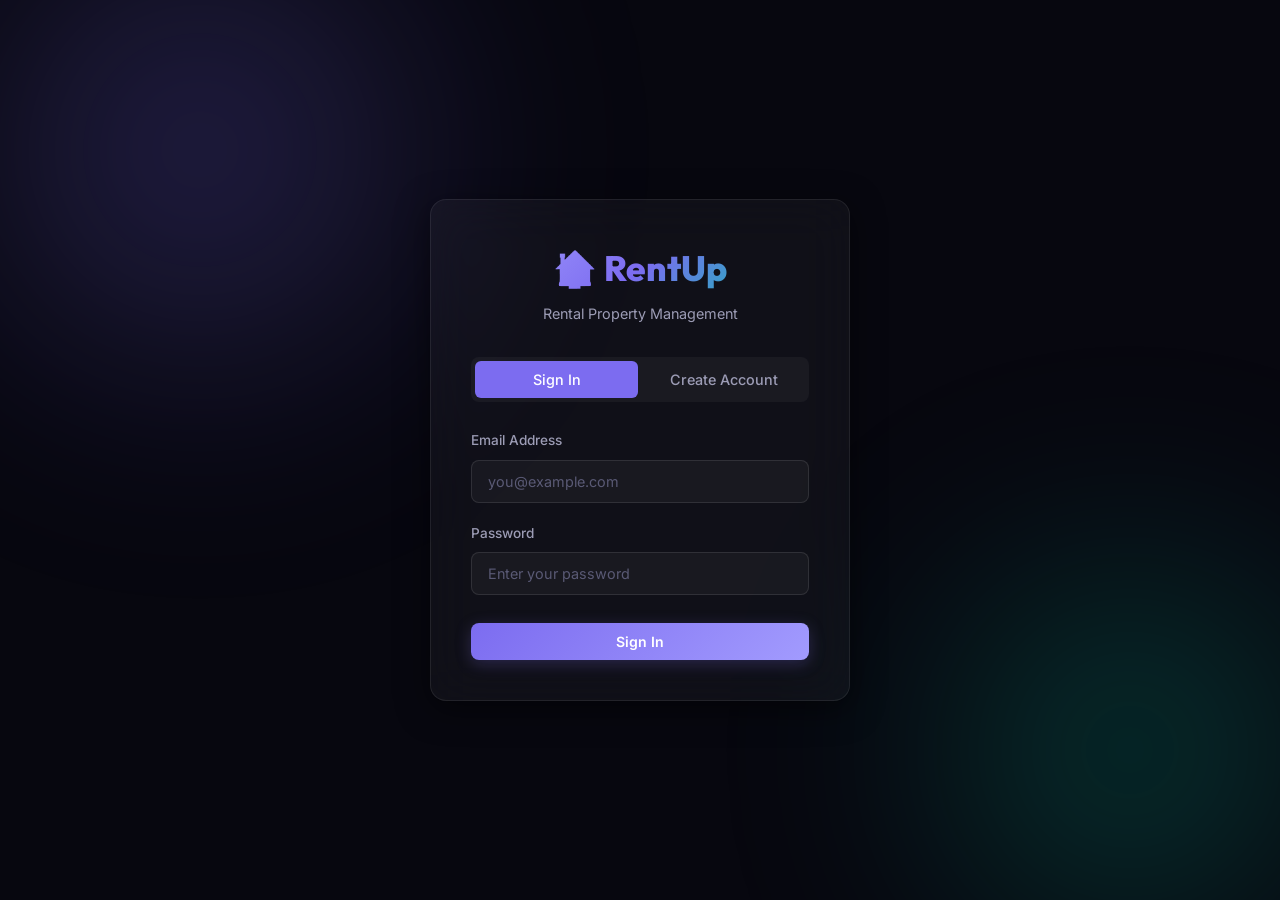
==== index.html @ fc299ed7 "Deploy RentUp frontend" ====
<!DOCTYPE html>
<html lang="en" data-theme="dark">
<head>
  <meta charset="UTF-8">
  <meta name="viewport" content="width=device-width, initial-scale=1.0">
  <title>RentUp — Sign In</title>
  <meta name="description" content="RentUp — Modern rental property management for landlords. Track rent, bills, and revenue.">
  <link rel="manifest" href="manifest.json">
  <meta name="theme-color" content="#7c6cf0">
  <link rel="icon" href="data:image/svg+xml,<svg xmlns='http://www.w3.org/2000/svg' viewBox='0 0 100 100'><text y='.9em' font-size='90'>🏠</text></svg>">
  <link rel="stylesheet" href="css/style.css">
</head>
<body>
  <div class="bg-mesh"></div>

  <div class="auth-container">
    <div class="auth-card glass slide-up">
      <div class="logo">
        <h1>🏠 RentUp</h1>
        <p>Rental Property Management</p>
      </div>

      <div class="auth-tabs">
        <button class="auth-tab active" data-tab="login">Sign In</button>
        <button class="auth-tab" data-tab="register">Create Account</button>
      </div>

      <!-- Login Form -->
      <form id="login-form" class="auth-form">
        <div class="form-group">
          <label for="login-email">Email Address</label>
          <input type="email" id="login-email" class="form-control" placeholder="you@example.com" required>
        </div>
        <div class="form-group">
          <label for="login-password">Password</label>
          <input type="password" id="login-password" class="form-control" placeholder="Enter your password" required>
        </div>
        <button type="submit" class="btn btn-primary" style="width:100%;justify-content:center;margin-top:8px;">Sign In</button>
      </form>

      <!-- Register Form -->
      <form id="register-form" class="auth-form" style="display:none;">
        <div class="form-group">
          <label for="register-name">Full Name</label>
          <input type="text" id="register-name" class="form-control" placeholder="Your name" required>
        </div>
        <div class="form-group">
          <label for="register-email">Email Address</label>
          <input type="email" id="register-email" class="form-control" placeholder="you@example.com" required>
        </div>
        <div class="form-group">
          <label for="register-password">Password</label>
          <input type="password" id="register-password" class="form-control" placeholder="Min 6 characters" minlength="6" required>
        </div>
        <div class="form-group">
          <label for="register-confirm">Confirm Password</label>
          <input type="password" id="register-confirm" class="form-control" placeholder="Re-enter password" required>
        </div>
        <button type="submit" class="btn btn-primary" style="width:100%;justify-content:center;margin-top:8px;">Create Account</button>
      </form>
    </div>
  </div>

  <script src="https://code.jquery.com/jquery-3.7.1.min.js"></script>
  <script src="js/api.js"></script>
  <script src="js/utils.js"></script>
  <script src="js/auth.js"></script>
</body>
</html>
---- css/style.css ----
/* ============================================================
   RentUp — Design System & Styles
   Premium Liquid Glass UI with Dark/Light Mode
   ============================================================ */

@import url('https://fonts.googleapis.com/css2?family=Inter:wght@300;400;500;600;700&family=Outfit:wght@400;500;600;700;800&display=swap');

/* ---- CSS Variables ---- */
:root {
  --font-body: 'Inter', -apple-system, BlinkMacSystemFont, sans-serif;
  --font-heading: 'Outfit', 'Inter', sans-serif;
  --radius: 16px;
  --radius-sm: 10px;
  --radius-xs: 8px;
  --transition: 0.3s cubic-bezier(0.4, 0, 0.2, 1);
  --sidebar-width: 260px;
}

/* Dark Theme (default) */
[data-theme="dark"] {
  --bg-primary: #07070f;
  --bg-secondary: #0e0e1a;
  --bg-surface: #12121f;
  --glass-bg: rgba(255, 255, 255, 0.04);
  --glass-border: rgba(255, 255, 255, 0.08);
  --glass-shadow: 0 8px 32px rgba(0, 0, 0, 0.5);
  --glass-hover: rgba(255, 255, 255, 0.07);
  --text-primary: #f0f0f5;
  --text-secondary: #9c9cb5;
  --text-muted: #5a5a75;
  --accent: #7c6cf0;
  --accent-light: #a29bfe;
  --accent-glow: rgba(124, 108, 240, 0.25);
  --success: #00c9a7;
  --success-bg: rgba(0, 201, 167, 0.12);
  --warning: #ffc048;
  --warning-bg: rgba(255, 192, 72, 0.12);
  --danger: #ff6b6b;
  --danger-bg: rgba(255, 107, 107, 0.12);
  --input-bg: rgba(255, 255, 255, 0.04);
  --input-border: rgba(255, 255, 255, 0.1);
  --input-focus: rgba(124, 108, 240, 0.4);
  --divider: rgba(255, 255, 255, 0.06);
  --scrollbar-thumb: rgba(255, 255, 255, 0.1);
  --overlay: rgba(0, 0, 0, 0.7);
}

/* Light Theme */
[data-theme="light"] {
  --bg-primary: #f2f4f8;
  --bg-secondary: #e8ecf2;
  --bg-surface: #ffffff;
  --glass-bg: rgba(255, 255, 255, 0.55);
  --glass-border: rgba(255, 255, 255, 0.7);
  --glass-shadow: 0 8px 32px rgba(100, 100, 140, 0.12);
  --glass-hover: rgba(255, 255, 255, 0.7);
  --text-primary: #1a1a2e;
  --text-secondary: #555577;
  --text-muted: #8888aa;
  --accent: #6c5ce7;
  --accent-light: #7c6cf0;
  --accent-glow: rgba(108, 92, 231, 0.15);
  --success: #00b894;
  --success-bg: rgba(0, 184, 148, 0.1);
  --warning: #e6a700;
  --warning-bg: rgba(230, 167, 0, 0.1);
  --danger: #e04040;
  --danger-bg: rgba(224, 64, 64, 0.1);
  --input-bg: rgba(0, 0, 0, 0.03);
  --input-border: rgba(0, 0, 0, 0.1);
  --input-focus: rgba(108, 92, 231, 0.35);
  --divider: rgba(0, 0, 0, 0.06);
  --scrollbar-thumb: rgba(0, 0, 0, 0.12);
  --overlay: rgba(0, 0, 0, 0.4);
}

/* ---- Reset ---- */
*, *::before, *::after { box-sizing: border-box; margin: 0; padding: 0; }

html { scroll-behavior: smooth; }

body {
  font-family: var(--font-body);
  background: var(--bg-primary);
  color: var(--text-primary);
  min-height: 100vh;
  line-height: 1.6;
  -webkit-font-smoothing: antialiased;
  overflow-x: hidden;
}

/* ---- Scrollbar ---- */
::-webkit-scrollbar { width: 6px; }
::-webkit-scrollbar-track { background: transparent; }
::-webkit-scrollbar-thumb { background: var(--scrollbar-thumb); border-radius: 3px; }

/* ---- Animated Background ---- */
.bg-mesh {
  position: fixed; inset: 0; z-index: 0; pointer-events: none; overflow: hidden;
}
.bg-mesh::before, .bg-mesh::after {
  content: ''; position: absolute; border-radius: 50%; filter: blur(120px); opacity: 0.35;
  animation: floatMesh 20s ease-in-out infinite alternate;
}
.bg-mesh::before {
  width: 600px; height: 600px; top: -150px; left: -100px;
  background: radial-gradient(circle, var(--accent) 0%, transparent 70%);
}
.bg-mesh::after {
  width: 500px; height: 500px; bottom: -100px; right: -100px;
  background: radial-gradient(circle, #00c9a7 0%, transparent 70%);
  animation-delay: -10s;
}
@keyframes floatMesh {
  0% { transform: translate(0, 0) scale(1); }
  100% { transform: translate(80px, 40px) scale(1.15); }
}

/* ---- Glass Card ---- */
.glass {
  background: var(--glass-bg);
  backdrop-filter: blur(24px);
  -webkit-backdrop-filter: blur(24px);
  border: 1px solid var(--glass-border);
  border-radius: var(--radius);
  box-shadow: var(--glass-shadow);
  transition: var(--transition);
}
.glass:hover { background: var(--glass-hover); }
.glass-static { background: var(--glass-bg); backdrop-filter: blur(24px); -webkit-backdrop-filter: blur(24px); border: 1px solid var(--glass-border); border-radius: var(--radius); box-shadow: var(--glass-shadow); }

/* ---- Auth Layout (index.html) ---- */
.auth-container {
  display: flex; align-items: center; justify-content: center;
  min-height: 100vh; padding: 20px; position: relative; z-index: 1;
}
.auth-card {
  width: 100%; max-width: 420px; padding: 40px;
}
.auth-card .logo { text-align: center; margin-bottom: 32px; }
.auth-card .logo h1 {
  font-family: var(--font-heading); font-size: 2.2rem; font-weight: 800;
  background: linear-gradient(135deg, var(--accent-light), var(--accent), var(--success));
  -webkit-background-clip: text; -webkit-text-fill-color: transparent;
  background-clip: text;
}
.auth-card .logo p { color: var(--text-secondary); font-size: 0.9rem; margin-top: 6px; }
.auth-tabs { display: flex; gap: 4px; margin-bottom: 28px; background: var(--input-bg); border-radius: var(--radius-xs); padding: 4px; }
.auth-tab {
  flex: 1; padding: 10px; text-align: center; border-radius: 6px; border: none;
  background: transparent; color: var(--text-secondary); font-family: var(--font-body);
  font-weight: 500; font-size: 0.9rem; cursor: pointer; transition: var(--transition);
}
.auth-tab.active { background: var(--accent); color: #fff; }

/* ---- App Layout ---- */
.app-layout { display: flex; min-height: 100vh; position: relative; z-index: 1; }

/* Sidebar */
.sidebar {
  width: var(--sidebar-width); position: fixed; top: 0; left: 0; bottom: 0;
  padding: 24px 16px; display: flex; flex-direction: column;
  background: var(--glass-bg); backdrop-filter: blur(30px); -webkit-backdrop-filter: blur(30px);
  border-right: 1px solid var(--glass-border); z-index: 100;
  transition: transform 0.35s cubic-bezier(0.4, 0, 0.2, 1);
}
.sidebar .brand {
  font-family: var(--font-heading); font-size: 1.5rem; font-weight: 800;
  background: linear-gradient(135deg, var(--accent-light), var(--accent));
  -webkit-background-clip: text; -webkit-text-fill-color: transparent; background-clip: text;
  padding: 0 8px 20px; border-bottom: 1px solid var(--divider); margin-bottom: 16px;
}
.sidebar nav { flex: 1; display: flex; flex-direction: column; gap: 4px; }
.sidebar .nav-link {
  display: flex; align-items: center; gap: 12px; padding: 12px 14px;
  border-radius: var(--radius-xs); color: var(--text-secondary); text-decoration: none;
  font-size: 0.9rem; font-weight: 500; transition: var(--transition); border: none;
  background: transparent; cursor: pointer; width: 100%; text-align: left;
  font-family: var(--font-body);
}
.sidebar .nav-link:hover { color: var(--text-primary); background: var(--glass-hover); }
.sidebar .nav-link.active { color: var(--accent-light); background: var(--accent-glow); }
.sidebar .nav-link .icon { font-size: 1.15rem; width: 24px; text-align: center; }
.sidebar .nav-bottom { margin-top: auto; padding-top: 16px; border-top: 1px solid var(--divider); }
.sidebar .user-info { display: flex; align-items: center; gap: 10px; padding: 10px 8px; }
.sidebar .user-avatar {
  width: 36px; height: 36px; border-radius: 50%;
  background: linear-gradient(135deg, var(--accent), var(--success));
  display: flex; align-items: center; justify-content: center;
  font-weight: 700; font-size: 0.85rem; color: #fff;
}
.sidebar .user-name { font-size: 0.85rem; font-weight: 600; color: var(--text-primary); }
.sidebar .user-email { font-size: 0.72rem; color: var(--text-muted); }

/* Mobile sidebar toggle */
.sidebar-toggle {
  display: none; position: fixed; top: 16px; left: 16px; z-index: 200;
  width: 42px; height: 42px; border-radius: var(--radius-xs);
  border: 1px solid var(--glass-border); background: var(--glass-bg);
  backdrop-filter: blur(16px); -webkit-backdrop-filter: blur(16px);
  color: var(--text-primary); font-size: 1.2rem; cursor: pointer;
  display: none; align-items: center; justify-content: center;
}
.sidebar-overlay {
  display: none; position: fixed; inset: 0; background: var(--overlay); z-index: 90;
}

/* Main Content */
.main-content {
  flex: 1; margin-left: var(--sidebar-width); padding: 32px;
  min-height: 100vh; position: relative;
}

/* ---- Page Header ---- */
.page-header {
  display: flex; align-items: center; justify-content: space-between;
  margin-bottom: 28px; flex-wrap: wrap; gap: 16px;
}
.page-header h1 {
  font-family: var(--font-heading); font-size: 1.75rem; font-weight: 700;
}
.page-header .subtitle { color: var(--text-secondary); font-size: 0.88rem; margin-top: 2px; }

/* ---- Stats Cards ---- */
.stats-grid {
  display: grid; grid-template-columns: repeat(auto-fit, minmax(220px, 1fr));
  gap: 20px; margin-bottom: 28px;
}
.stat-card { padding: 24px; }
.stat-card .stat-icon {
  width: 44px; height: 44px; border-radius: 12px;
  display: flex; align-items: center; justify-content: center;
  font-size: 1.3rem; margin-bottom: 14px;
}
.stat-card .stat-icon.purple { background: var(--accent-glow); color: var(--accent-light); }
.stat-card .stat-icon.green { background: var(--success-bg); color: var(--success); }
.stat-card .stat-icon.yellow { background: var(--warning-bg); color: var(--warning); }
.stat-card .stat-icon.red { background: var(--danger-bg); color: var(--danger); }
.stat-card .stat-value {
  font-family: var(--font-heading); font-size: 1.75rem; font-weight: 700; margin-bottom: 4px;
}
.stat-card .stat-label { color: var(--text-secondary); font-size: 0.82rem; font-weight: 500; }

/* ---- Data Table ---- */
.table-container { overflow-x: auto; }
table { width: 100%; border-collapse: collapse; }
thead th {
  text-align: left; padding: 14px 16px; font-size: 0.78rem;
  text-transform: uppercase; letter-spacing: 0.05em;
  color: var(--text-muted); font-weight: 600;
  border-bottom: 1px solid var(--divider);
}
tbody td {
  padding: 14px 16px; font-size: 0.88rem; border-bottom: 1px solid var(--divider);
  color: var(--text-secondary);
}
tbody tr { transition: var(--transition); }
tbody tr:hover { background: var(--glass-hover); }
tbody tr:last-child td { border-bottom: none; }

/* ---- Badges ---- */
.badge {
  display: inline-flex; align-items: center; padding: 4px 12px;
  border-radius: 20px; font-size: 0.75rem; font-weight: 600;
}
.badge-success { background: var(--success-bg); color: var(--success); }
.badge-danger { background: var(--danger-bg); color: var(--danger); }
.badge-warning { background: var(--warning-bg); color: var(--warning); }
.badge-accent { background: var(--accent-glow); color: var(--accent-light); }

/* ---- Buttons ---- */
.btn {
  display: inline-flex; align-items: center; gap: 8px; padding: 10px 20px;
  border-radius: var(--radius-xs); font-family: var(--font-body);
  font-size: 0.88rem; font-weight: 600; cursor: pointer;
  border: none; transition: var(--transition); text-decoration: none;
}
.btn-primary {
  background: linear-gradient(135deg, var(--accent), var(--accent-light));
  color: #fff; box-shadow: 0 4px 16px var(--accent-glow);
}
.btn-primary:hover { transform: translateY(-1px); box-shadow: 0 6px 24px var(--accent-glow); }
.btn-secondary { background: var(--input-bg); color: var(--text-primary); border: 1px solid var(--input-border); }
.btn-secondary:hover { background: var(--glass-hover); }
.btn-danger { background: var(--danger-bg); color: var(--danger); }
.btn-danger:hover { background: var(--danger); color: #fff; }
.btn-success { background: var(--success-bg); color: var(--success); }
.btn-sm { padding: 6px 14px; font-size: 0.8rem; }
.btn-icon {
  width: 36px; height: 36px; padding: 0; border-radius: var(--radius-xs);
  display: inline-flex; align-items: center; justify-content: center;
}

/* ---- Forms ---- */
.form-group { margin-bottom: 20px; }
.form-group label {
  display: block; margin-bottom: 8px; font-size: 0.85rem;
  font-weight: 500; color: var(--text-secondary);
}
.form-control {
  width: 100%; padding: 12px 16px; border-radius: var(--radius-xs);
  border: 1px solid var(--input-border); background: var(--input-bg);
  color: var(--text-primary); font-family: var(--font-body);
  font-size: 0.9rem; transition: var(--transition); outline: none;
}
.form-control:focus { border-color: var(--accent); box-shadow: 0 0 0 3px var(--input-focus); }
.form-control::placeholder { color: var(--text-muted); }
select.form-control { cursor: pointer; }
textarea.form-control { resize: vertical; min-height: 80px; }

/* ---- Modals ---- */
.modal-overlay {
  position: fixed; inset: 0; background: var(--overlay); z-index: 1000;
  display: none; align-items: center; justify-content: center; padding: 20px;
  animation: fadeIn 0.2s ease;
}
.modal-overlay.active { display: flex; }
.modal {
  width: 100%; max-width: 480px; max-height: 90vh; overflow-y: auto;
  padding: 32px; animation: slideUp 0.3s ease;
}
.modal-header {
  display: flex; align-items: center; justify-content: space-between;
  margin-bottom: 24px;
}
.modal-header h2 { font-family: var(--font-heading); font-size: 1.3rem; font-weight: 700; }
.modal-close {
  width: 32px; height: 32px; border-radius: 50%; border: none;
  background: var(--input-bg); color: var(--text-secondary);
  cursor: pointer; font-size: 1.1rem; display: flex;
  align-items: center; justify-content: center; transition: var(--transition);
}
.modal-close:hover { background: var(--danger-bg); color: var(--danger); }
.modal-footer { display: flex; gap: 12px; justify-content: flex-end; margin-top: 28px; }

/* ---- Toast Notifications ---- */
.toast-container {
  position: fixed; top: 24px; right: 24px; z-index: 9999;
  display: flex; flex-direction: column; gap: 10px;
}
.toast {
  padding: 14px 20px; border-radius: var(--radius-xs); min-width: 280px;
  font-size: 0.88rem; font-weight: 500; display: flex; align-items: center; gap: 10px;
  animation: slideRight 0.35s ease; backdrop-filter: blur(16px);
  -webkit-backdrop-filter: blur(16px); border: 1px solid var(--glass-border);
}
.toast-success { background: var(--success-bg); color: var(--success); }
.toast-error { background: var(--danger-bg); color: var(--danger); }
.toast-info { background: var(--accent-glow); color: var(--accent-light); }
.toast.removing { animation: slideOut 0.3s ease forwards; }

/* ---- Filters Bar ---- */
.filters-bar {
  display: flex; gap: 12px; flex-wrap: wrap; margin-bottom: 20px;
  align-items: center;
}
.filters-bar .form-control { width: auto; min-width: 160px; padding: 8px 14px; font-size: 0.85rem; }

/* ---- Empty State ---- */
.empty-state {
  text-align: center; padding: 60px 20px; color: var(--text-muted);
}
.empty-state .icon { font-size: 3rem; margin-bottom: 16px; opacity: 0.5; }
.empty-state h3 { font-family: var(--font-heading); font-size: 1.2rem; margin-bottom: 8px; color: var(--text-secondary); }
.empty-state p { font-size: 0.88rem; margin-bottom: 20px; }

/* ---- Cards Grid ---- */
.cards-grid {
  display: grid; grid-template-columns: repeat(auto-fill, minmax(300px, 1fr));
  gap: 20px;
}
.item-card { padding: 24px; cursor: default; }
.item-card .card-header {
  display: flex; align-items: flex-start; justify-content: space-between;
  margin-bottom: 12px;
}
.item-card .card-title {
  font-family: var(--font-heading); font-size: 1.1rem; font-weight: 600;
}
.item-card .card-subtitle {
  font-size: 0.82rem; color: var(--text-muted); margin-top: 2px;
}
.item-card .card-body { color: var(--text-secondary); font-size: 0.88rem; }
.item-card .card-actions { display: flex; gap: 8px; }

/* ---- Settings ---- */
.settings-section { margin-bottom: 32px; }
.settings-section h3 {
  font-family: var(--font-heading); font-size: 1.1rem; font-weight: 600;
  margin-bottom: 16px; padding-bottom: 12px; border-bottom: 1px solid var(--divider);
}
.setting-row {
  display: flex; align-items: center; justify-content: space-between;
  padding: 16px 0; border-bottom: 1px solid var(--divider);
}
.setting-row:last-child { border-bottom: none; }
.setting-label .title { font-weight: 500; font-size: 0.9rem; }
.setting-label .desc { font-size: 0.8rem; color: var(--text-muted); margin-top: 2px; }

/* Toggle Switch */
.toggle {
  position: relative; width: 48px; height: 26px; cursor: pointer;
}
.toggle input { opacity: 0; width: 0; height: 0; }
.toggle .slider {
  position: absolute; inset: 0; border-radius: 13px; transition: var(--transition);
  background: var(--input-border);
}
.toggle .slider::before {
  content: ''; position: absolute; width: 20px; height: 20px;
  border-radius: 50%; background: #fff; top: 3px; left: 3px;
  transition: var(--transition); box-shadow: 0 2px 4px rgba(0,0,0,0.2);
}
.toggle input:checked + .slider { background: var(--accent); }
.toggle input:checked + .slider::before { transform: translateX(22px); }

/* ---- Loading Spinner ---- */
.spinner {
  width: 36px; height: 36px; border: 3px solid var(--input-border);
  border-top-color: var(--accent); border-radius: 50%;
  animation: spin 0.8s linear infinite; margin: 40px auto;
}
@keyframes spin { to { transform: rotate(360deg); } }

.loading-overlay {
  position: fixed; inset: 0; background: var(--overlay); z-index: 9998;
  display: flex; align-items: center; justify-content: center;
}

/* ---- Animations ---- */
@keyframes fadeIn { from { opacity: 0; } to { opacity: 1; } }
@keyframes slideUp { from { opacity: 0; transform: translateY(20px); } to { opacity: 1; transform: translateY(0); } }
@keyframes slideRight { from { opacity: 0; transform: translateX(40px); } to { opacity: 1; transform: translateX(0); } }
@keyframes slideOut { from { opacity: 1; transform: translateX(0); } to { opacity: 0; transform: translateX(60px); } }

.fade-in { animation: fadeIn 0.4s ease; }
.slide-up { animation: slideUp 0.5s ease; }

/* ---- Revenue Bar Chart ---- */
.chart-bar-container { display: flex; align-items: flex-end; gap: 8px; height: 160px; padding: 16px 0; }
.chart-bar-wrapper { flex: 1; display: flex; flex-direction: column; align-items: center; gap: 6px; height: 100%; justify-content: flex-end; }
.chart-bar {
  width: 100%; max-width: 40px; border-radius: 6px 6px 0 0;
  background: linear-gradient(180deg, var(--accent-light), var(--accent));
  transition: height 0.6s cubic-bezier(0.4, 0, 0.2, 1);
  min-height: 4px; position: relative;
}
.chart-bar:hover { opacity: 0.85; }
.chart-bar-label { font-size: 0.68rem; color: var(--text-muted); }
.chart-bar-value { font-size: 0.7rem; color: var(--text-secondary); font-weight: 600; }

/* ---- Billing inline form ---- */
.bill-input {
  width: 90px; padding: 6px 10px; border-radius: 6px;
  border: 1px solid var(--input-border); background: var(--input-bg);
  color: var(--text-primary); font-size: 0.82rem; font-family: var(--font-body);
  text-align: right; transition: var(--transition); outline: none;
}
.bill-input:focus { border-color: var(--accent); box-shadow: 0 0 0 2px var(--input-focus); }
.calc-value { font-weight: 600; color: var(--accent-light); }
.total-value { font-weight: 700; font-size: 0.95rem; color: var(--success); }

/* ---- Responsive ---- */
@media (max-width: 768px) {
  .sidebar { transform: translateX(-100%); }
  .sidebar.open { transform: translateX(0); }
  .sidebar-toggle { display: flex; }
  .sidebar-overlay.active { display: block; }
  .main-content { margin-left: 0; padding: 20px; padding-top: 64px; }
  .stats-grid { grid-template-columns: repeat(2, 1fr); }
  .cards-grid { grid-template-columns: 1fr; }
  .page-header { flex-direction: column; align-items: flex-start; }
  .filters-bar { flex-direction: column; }
  .filters-bar .form-control { width: 100%; }
  .modal { max-width: 100%; padding: 24px; }
  .table-container { font-size: 0.82rem; }
  thead th, tbody td { padding: 10px 12px; }
}
@media (max-width: 480px) {
  .stats-grid { grid-template-columns: 1fr; }
  .auth-card { padding: 28px 20px; }
}
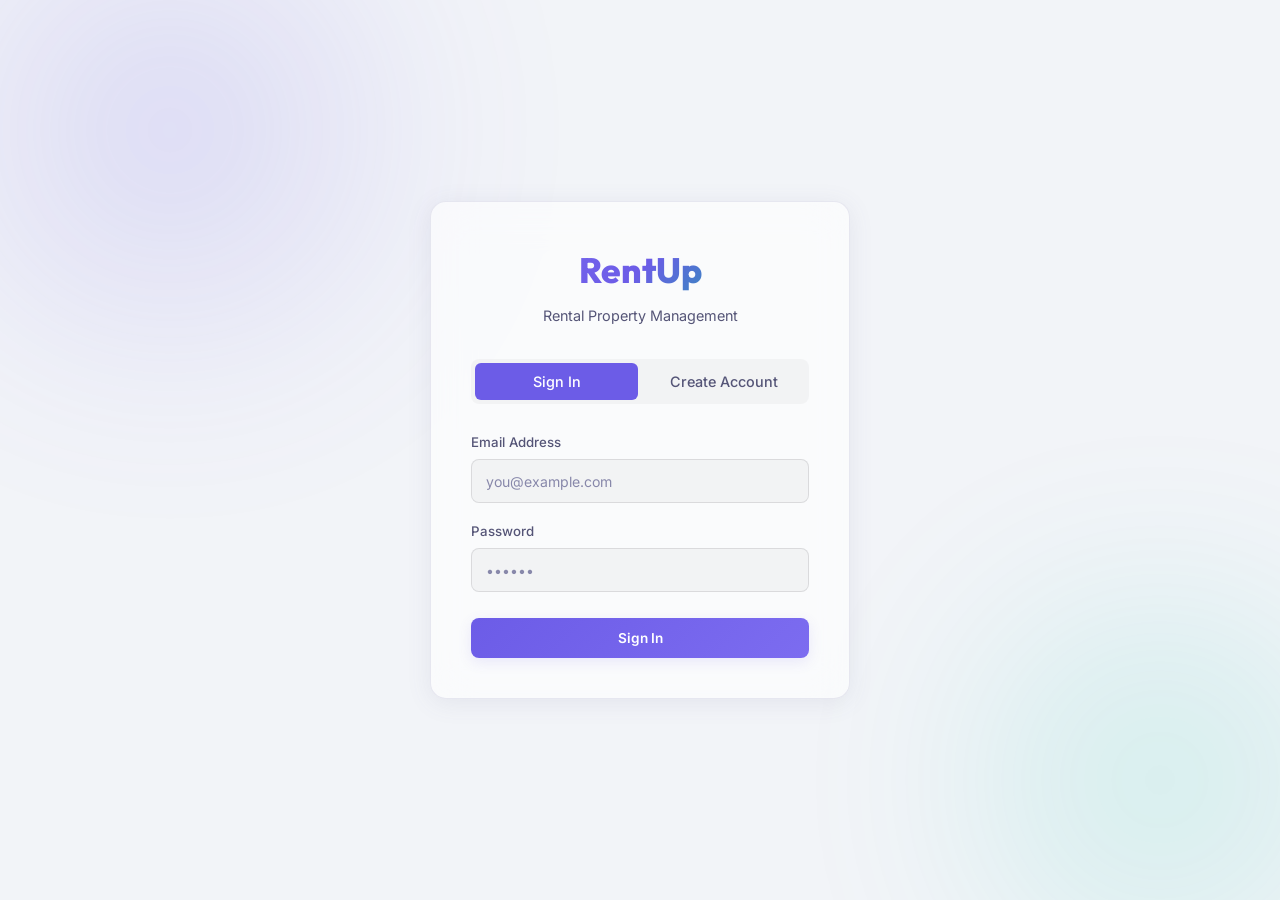
==== commit acab481d: "v2: i18n (EN/HI), tenant name, per-property electricity rate, Lucide icons, light default, merged bi" ====
--- a/index.html
+++ b/index.html
@@ -1,67 +1,64 @@
 <!DOCTYPE html>
-<html lang="en" data-theme="dark">
+<html lang="en" data-theme="light">
 <head>
   <meta charset="UTF-8">
-  <meta name="viewport" content="width=device-width, initial-scale=1.0">
+  <meta name="viewport" content="width=device-width, initial-scale=1.0, viewport-fit=cover">
   <title>RentUp — Sign In</title>
-  <meta name="description" content="RentUp — Modern rental property management for landlords. Track rent, bills, and revenue.">
+  <meta name="description" content="RentUp — Modern rental property management for landlords.">
   <link rel="manifest" href="manifest.json">
-  <meta name="theme-color" content="#7c6cf0">
+  <meta name="theme-color" content="#6c5ce7">
+  <meta name="apple-mobile-web-app-capable" content="yes">
+  <meta name="apple-mobile-web-app-status-bar-style" content="default">
   <link rel="icon" href="data:image/svg+xml,<svg xmlns='http://www.w3.org/2000/svg' viewBox='0 0 100 100'><text y='.9em' font-size='90'>🏠</text></svg>">
+  <script>document.documentElement.setAttribute('data-theme',localStorage.getItem('rentup_theme')||'light');</script>
   <link rel="stylesheet" href="css/style.css">
 </head>
 <body>
   <div class="bg-mesh"></div>
-
   <div class="auth-container">
     <div class="auth-card glass slide-up">
       <div class="logo">
-        <h1>🏠 RentUp</h1>
-        <p>Rental Property Management</p>
+        <h1 data-i18n="app_name">RentUp</h1>
+        <p data-i18n="app_tagline">Rental Property Management</p>
       </div>
-
       <div class="auth-tabs">
-        <button class="auth-tab active" data-tab="login">Sign In</button>
-        <button class="auth-tab" data-tab="register">Create Account</button>
+        <button class="auth-tab active" data-tab="login" data-i18n="auth_signin">Sign In</button>
+        <button class="auth-tab" data-tab="register" data-i18n="auth_create_account">Create Account</button>
       </div>
-
-      <!-- Login Form -->
       <form id="login-form" class="auth-form">
         <div class="form-group">
-          <label for="login-email">Email Address</label>
+          <label for="login-email" data-i18n="auth_email">Email Address</label>
           <input type="email" id="login-email" class="form-control" placeholder="you@example.com" required>
         </div>
         <div class="form-group">
-          <label for="login-password">Password</label>
-          <input type="password" id="login-password" class="form-control" placeholder="Enter your password" required>
+          <label for="login-password" data-i18n="auth_password">Password</label>
+          <input type="password" id="login-password" class="form-control" placeholder="••••••" required>
         </div>
-        <button type="submit" class="btn btn-primary" style="width:100%;justify-content:center;margin-top:8px;">Sign In</button>
+        <button type="submit" class="btn btn-primary" style="width:100%;justify-content:center;margin-top:8px" data-i18n="auth_signin">Sign In</button>
       </form>
-
-      <!-- Register Form -->
       <form id="register-form" class="auth-form" style="display:none;">
         <div class="form-group">
-          <label for="register-name">Full Name</label>
-          <input type="text" id="register-name" class="form-control" placeholder="Your name" required>
+          <label for="register-name" data-i18n="auth_name">Full Name</label>
+          <input type="text" id="register-name" class="form-control" required>
         </div>
         <div class="form-group">
-          <label for="register-email">Email Address</label>
+          <label for="register-email" data-i18n="auth_email">Email Address</label>
           <input type="email" id="register-email" class="form-control" placeholder="you@example.com" required>
         </div>
         <div class="form-group">
-          <label for="register-password">Password</label>
-          <input type="password" id="register-password" class="form-control" placeholder="Min 6 characters" minlength="6" required>
+          <label for="register-password" data-i18n="auth_password">Password</label>
+          <input type="password" id="register-password" class="form-control" minlength="6" required>
         </div>
         <div class="form-group">
-          <label for="register-confirm">Confirm Password</label>
-          <input type="password" id="register-confirm" class="form-control" placeholder="Re-enter password" required>
+          <label for="register-confirm" data-i18n="auth_confirm_password">Confirm Password</label>
+          <input type="password" id="register-confirm" class="form-control" required>
         </div>
-        <button type="submit" class="btn btn-primary" style="width:100%;justify-content:center;margin-top:8px;">Create Account</button>
+        <button type="submit" class="btn btn-primary" style="width:100%;justify-content:center;margin-top:8px" data-i18n="auth_create_account">Create Account</button>
       </form>
     </div>
   </div>
-
   <script src="https://code.jquery.com/jquery-3.7.1.min.js"></script>
+  <script src="js/i18n.js"></script>
   <script src="js/api.js"></script>
   <script src="js/utils.js"></script>
   <script src="js/auth.js"></script>
--- a/css/style.css
+++ b/css/style.css
@@ -1,482 +1,292 @@
 /* ============================================================
-   RentUp — Design System & Styles
-   Premium Liquid Glass UI with Dark/Light Mode
+   RentUp v2 — Design System & Styles
+   Liquid Glass UI · Light/Dark · Mobile-First · Lucide Icons
    ============================================================ */
 
 @import url('https://fonts.googleapis.com/css2?family=Inter:wght@300;400;500;600;700&family=Outfit:wght@400;500;600;700;800&display=swap');
 
-/* ---- CSS Variables ---- */
 :root {
   --font-body: 'Inter', -apple-system, BlinkMacSystemFont, sans-serif;
   --font-heading: 'Outfit', 'Inter', sans-serif;
   --radius: 16px;
   --radius-sm: 10px;
   --radius-xs: 8px;
-  --transition: 0.3s cubic-bezier(0.4, 0, 0.2, 1);
-  --sidebar-width: 260px;
-}
-
-/* Dark Theme (default) */
+  --transition: 0.25s cubic-bezier(0.4, 0, 0.2, 1);
+  --sidebar-width: 250px;
+}
+
+/* Light Theme (default) */
+[data-theme="light"] {
+  --bg-primary: #f2f4f8;
+  --bg-secondary: #e8ecf2;
+  --bg-surface: #ffffff;
+  --glass-bg: rgba(255,255,255,0.6);
+  --glass-border: rgba(200,200,220,0.4);
+  --glass-shadow: 0 4px 24px rgba(100,100,140,0.1);
+  --glass-hover: rgba(255,255,255,0.8);
+  --text-primary: #1a1a2e;
+  --text-secondary: #555577;
+  --text-muted: #8888aa;
+  --accent: #6c5ce7;
+  --accent-light: #7c6cf0;
+  --accent-glow: rgba(108,92,231,0.12);
+  --success: #00b894;
+  --success-bg: rgba(0,184,148,0.1);
+  --warning: #e6a700;
+  --warning-bg: rgba(230,167,0,0.1);
+  --danger: #e04040;
+  --danger-bg: rgba(224,64,64,0.08);
+  --input-bg: rgba(0,0,0,0.03);
+  --input-border: rgba(0,0,0,0.1);
+  --input-focus: rgba(108,92,231,0.25);
+  --divider: rgba(0,0,0,0.06);
+  --scrollbar-thumb: rgba(0,0,0,0.1);
+  --overlay: rgba(0,0,0,0.35);
+}
+
 [data-theme="dark"] {
   --bg-primary: #07070f;
   --bg-secondary: #0e0e1a;
   --bg-surface: #12121f;
-  --glass-bg: rgba(255, 255, 255, 0.04);
-  --glass-border: rgba(255, 255, 255, 0.08);
-  --glass-shadow: 0 8px 32px rgba(0, 0, 0, 0.5);
-  --glass-hover: rgba(255, 255, 255, 0.07);
+  --glass-bg: rgba(255,255,255,0.04);
+  --glass-border: rgba(255,255,255,0.08);
+  --glass-shadow: 0 4px 24px rgba(0,0,0,0.4);
+  --glass-hover: rgba(255,255,255,0.07);
   --text-primary: #f0f0f5;
   --text-secondary: #9c9cb5;
   --text-muted: #5a5a75;
   --accent: #7c6cf0;
   --accent-light: #a29bfe;
-  --accent-glow: rgba(124, 108, 240, 0.25);
+  --accent-glow: rgba(124,108,240,0.2);
   --success: #00c9a7;
-  --success-bg: rgba(0, 201, 167, 0.12);
+  --success-bg: rgba(0,201,167,0.12);
   --warning: #ffc048;
-  --warning-bg: rgba(255, 192, 72, 0.12);
+  --warning-bg: rgba(255,192,72,0.12);
   --danger: #ff6b6b;
-  --danger-bg: rgba(255, 107, 107, 0.12);
-  --input-bg: rgba(255, 255, 255, 0.04);
-  --input-border: rgba(255, 255, 255, 0.1);
-  --input-focus: rgba(124, 108, 240, 0.4);
-  --divider: rgba(255, 255, 255, 0.06);
-  --scrollbar-thumb: rgba(255, 255, 255, 0.1);
-  --overlay: rgba(0, 0, 0, 0.7);
-}
-
-/* Light Theme */
-[data-theme="light"] {
-  --bg-primary: #f2f4f8;
-  --bg-secondary: #e8ecf2;
-  --bg-surface: #ffffff;
-  --glass-bg: rgba(255, 255, 255, 0.55);
-  --glass-border: rgba(255, 255, 255, 0.7);
-  --glass-shadow: 0 8px 32px rgba(100, 100, 140, 0.12);
-  --glass-hover: rgba(255, 255, 255, 0.7);
-  --text-primary: #1a1a2e;
-  --text-secondary: #555577;
-  --text-muted: #8888aa;
-  --accent: #6c5ce7;
-  --accent-light: #7c6cf0;
-  --accent-glow: rgba(108, 92, 231, 0.15);
-  --success: #00b894;
-  --success-bg: rgba(0, 184, 148, 0.1);
-  --warning: #e6a700;
-  --warning-bg: rgba(230, 167, 0, 0.1);
-  --danger: #e04040;
-  --danger-bg: rgba(224, 64, 64, 0.1);
-  --input-bg: rgba(0, 0, 0, 0.03);
-  --input-border: rgba(0, 0, 0, 0.1);
-  --input-focus: rgba(108, 92, 231, 0.35);
-  --divider: rgba(0, 0, 0, 0.06);
-  --scrollbar-thumb: rgba(0, 0, 0, 0.12);
-  --overlay: rgba(0, 0, 0, 0.4);
-}
-
-/* ---- Reset ---- */
-*, *::before, *::after { box-sizing: border-box; margin: 0; padding: 0; }
-
-html { scroll-behavior: smooth; }
-
-body {
-  font-family: var(--font-body);
-  background: var(--bg-primary);
-  color: var(--text-primary);
-  min-height: 100vh;
-  line-height: 1.6;
-  -webkit-font-smoothing: antialiased;
-  overflow-x: hidden;
-}
-
-/* ---- Scrollbar ---- */
-::-webkit-scrollbar { width: 6px; }
-::-webkit-scrollbar-track { background: transparent; }
-::-webkit-scrollbar-thumb { background: var(--scrollbar-thumb); border-radius: 3px; }
-
-/* ---- Animated Background ---- */
-.bg-mesh {
-  position: fixed; inset: 0; z-index: 0; pointer-events: none; overflow: hidden;
-}
-.bg-mesh::before, .bg-mesh::after {
-  content: ''; position: absolute; border-radius: 50%; filter: blur(120px); opacity: 0.35;
-  animation: floatMesh 20s ease-in-out infinite alternate;
-}
-.bg-mesh::before {
-  width: 600px; height: 600px; top: -150px; left: -100px;
-  background: radial-gradient(circle, var(--accent) 0%, transparent 70%);
-}
-.bg-mesh::after {
-  width: 500px; height: 500px; bottom: -100px; right: -100px;
-  background: radial-gradient(circle, #00c9a7 0%, transparent 70%);
-  animation-delay: -10s;
-}
-@keyframes floatMesh {
-  0% { transform: translate(0, 0) scale(1); }
-  100% { transform: translate(80px, 40px) scale(1.15); }
-}
-
-/* ---- Glass Card ---- */
-.glass {
-  background: var(--glass-bg);
-  backdrop-filter: blur(24px);
-  -webkit-backdrop-filter: blur(24px);
-  border: 1px solid var(--glass-border);
-  border-radius: var(--radius);
-  box-shadow: var(--glass-shadow);
-  transition: var(--transition);
-}
-.glass:hover { background: var(--glass-hover); }
-.glass-static { background: var(--glass-bg); backdrop-filter: blur(24px); -webkit-backdrop-filter: blur(24px); border: 1px solid var(--glass-border); border-radius: var(--radius); box-shadow: var(--glass-shadow); }
-
-/* ---- Auth Layout (index.html) ---- */
-.auth-container {
-  display: flex; align-items: center; justify-content: center;
-  min-height: 100vh; padding: 20px; position: relative; z-index: 1;
-}
-.auth-card {
-  width: 100%; max-width: 420px; padding: 40px;
-}
-.auth-card .logo { text-align: center; margin-bottom: 32px; }
-.auth-card .logo h1 {
-  font-family: var(--font-heading); font-size: 2.2rem; font-weight: 800;
-  background: linear-gradient(135deg, var(--accent-light), var(--accent), var(--success));
-  -webkit-background-clip: text; -webkit-text-fill-color: transparent;
-  background-clip: text;
-}
-.auth-card .logo p { color: var(--text-secondary); font-size: 0.9rem; margin-top: 6px; }
-.auth-tabs { display: flex; gap: 4px; margin-bottom: 28px; background: var(--input-bg); border-radius: var(--radius-xs); padding: 4px; }
-.auth-tab {
-  flex: 1; padding: 10px; text-align: center; border-radius: 6px; border: none;
-  background: transparent; color: var(--text-secondary); font-family: var(--font-body);
-  font-weight: 500; font-size: 0.9rem; cursor: pointer; transition: var(--transition);
-}
-.auth-tab.active { background: var(--accent); color: #fff; }
-
-/* ---- App Layout ---- */
-.app-layout { display: flex; min-height: 100vh; position: relative; z-index: 1; }
+  --danger-bg: rgba(255,107,107,0.1);
+  --input-bg: rgba(255,255,255,0.04);
+  --input-border: rgba(255,255,255,0.1);
+  --input-focus: rgba(124,108,240,0.3);
+  --divider: rgba(255,255,255,0.06);
+  --scrollbar-thumb: rgba(255,255,255,0.1);
+  --overlay: rgba(0,0,0,0.65);
+}
+
+/* Reset */
+*,*::before,*::after{box-sizing:border-box;margin:0;padding:0}
+html{scroll-behavior:smooth}
+body{font-family:var(--font-body);background:var(--bg-primary);color:var(--text-primary);min-height:100vh;line-height:1.6;-webkit-font-smoothing:antialiased;overflow-x:hidden}
+::-webkit-scrollbar{width:5px}
+::-webkit-scrollbar-track{background:transparent}
+::-webkit-scrollbar-thumb{background:var(--scrollbar-thumb);border-radius:3px}
+
+/* Animated BG */
+.bg-mesh{position:fixed;inset:0;z-index:0;pointer-events:none;overflow:hidden}
+.bg-mesh::before,.bg-mesh::after{content:'';position:absolute;border-radius:50%;filter:blur(120px);opacity:0.3;animation:floatMesh 25s ease-in-out infinite alternate}
+.bg-mesh::before{width:500px;height:500px;top:-120px;left:-80px;background:radial-gradient(circle,var(--accent) 0%,transparent 70%)}
+.bg-mesh::after{width:400px;height:400px;bottom:-80px;right:-80px;background:radial-gradient(circle,#00c9a7 0%,transparent 70%);animation-delay:-12s}
+@keyframes floatMesh{0%{transform:translate(0,0) scale(1)}100%{transform:translate(60px,30px) scale(1.1)}}
+
+/* Glass */
+.glass{background:var(--glass-bg);backdrop-filter:blur(20px);-webkit-backdrop-filter:blur(20px);border:1px solid var(--glass-border);border-radius:var(--radius);box-shadow:var(--glass-shadow);transition:var(--transition)}
+.glass:hover{background:var(--glass-hover)}
+.glass-static{background:var(--glass-bg);backdrop-filter:blur(20px);-webkit-backdrop-filter:blur(20px);border:1px solid var(--glass-border);border-radius:var(--radius);box-shadow:var(--glass-shadow)}
+
+/* Auth Layout */
+.auth-container{display:flex;align-items:center;justify-content:center;min-height:100vh;padding:20px;position:relative;z-index:1}
+.auth-card{width:100%;max-width:420px;padding:40px}
+.auth-card .logo{text-align:center;margin-bottom:32px}
+.auth-card .logo h1{font-family:var(--font-heading);font-size:2.2rem;font-weight:800;background:linear-gradient(135deg,var(--accent-light),var(--accent),var(--success));-webkit-background-clip:text;-webkit-text-fill-color:transparent;background-clip:text}
+.auth-card .logo p{color:var(--text-secondary);font-size:0.9rem;margin-top:6px}
+.auth-tabs{display:flex;gap:4px;margin-bottom:28px;background:var(--input-bg);border-radius:var(--radius-xs);padding:4px}
+.auth-tab{flex:1;padding:10px;text-align:center;border-radius:6px;border:none;background:transparent;color:var(--text-secondary);font-family:var(--font-body);font-weight:500;font-size:0.9rem;cursor:pointer;transition:var(--transition)}
+.auth-tab.active{background:var(--accent);color:#fff}
+
+/* App Layout */
+.app-layout{display:flex;min-height:100vh;position:relative;z-index:1}
 
 /* Sidebar */
-.sidebar {
-  width: var(--sidebar-width); position: fixed; top: 0; left: 0; bottom: 0;
-  padding: 24px 16px; display: flex; flex-direction: column;
-  background: var(--glass-bg); backdrop-filter: blur(30px); -webkit-backdrop-filter: blur(30px);
-  border-right: 1px solid var(--glass-border); z-index: 100;
-  transition: transform 0.35s cubic-bezier(0.4, 0, 0.2, 1);
-}
-.sidebar .brand {
-  font-family: var(--font-heading); font-size: 1.5rem; font-weight: 800;
-  background: linear-gradient(135deg, var(--accent-light), var(--accent));
-  -webkit-background-clip: text; -webkit-text-fill-color: transparent; background-clip: text;
-  padding: 0 8px 20px; border-bottom: 1px solid var(--divider); margin-bottom: 16px;
-}
-.sidebar nav { flex: 1; display: flex; flex-direction: column; gap: 4px; }
-.sidebar .nav-link {
-  display: flex; align-items: center; gap: 12px; padding: 12px 14px;
-  border-radius: var(--radius-xs); color: var(--text-secondary); text-decoration: none;
-  font-size: 0.9rem; font-weight: 500; transition: var(--transition); border: none;
-  background: transparent; cursor: pointer; width: 100%; text-align: left;
-  font-family: var(--font-body);
-}
-.sidebar .nav-link:hover { color: var(--text-primary); background: var(--glass-hover); }
-.sidebar .nav-link.active { color: var(--accent-light); background: var(--accent-glow); }
-.sidebar .nav-link .icon { font-size: 1.15rem; width: 24px; text-align: center; }
-.sidebar .nav-bottom { margin-top: auto; padding-top: 16px; border-top: 1px solid var(--divider); }
-.sidebar .user-info { display: flex; align-items: center; gap: 10px; padding: 10px 8px; }
-.sidebar .user-avatar {
-  width: 36px; height: 36px; border-radius: 50%;
-  background: linear-gradient(135deg, var(--accent), var(--success));
-  display: flex; align-items: center; justify-content: center;
-  font-weight: 700; font-size: 0.85rem; color: #fff;
-}
-.sidebar .user-name { font-size: 0.85rem; font-weight: 600; color: var(--text-primary); }
-.sidebar .user-email { font-size: 0.72rem; color: var(--text-muted); }
-
-/* Mobile sidebar toggle */
-.sidebar-toggle {
-  display: none; position: fixed; top: 16px; left: 16px; z-index: 200;
-  width: 42px; height: 42px; border-radius: var(--radius-xs);
-  border: 1px solid var(--glass-border); background: var(--glass-bg);
-  backdrop-filter: blur(16px); -webkit-backdrop-filter: blur(16px);
-  color: var(--text-primary); font-size: 1.2rem; cursor: pointer;
-  display: none; align-items: center; justify-content: center;
-}
-.sidebar-overlay {
-  display: none; position: fixed; inset: 0; background: var(--overlay); z-index: 90;
-}
+.sidebar{width:var(--sidebar-width);position:fixed;top:0;left:0;bottom:0;padding:20px 14px;display:flex;flex-direction:column;background:var(--glass-bg);backdrop-filter:blur(30px);-webkit-backdrop-filter:blur(30px);border-right:1px solid var(--glass-border);z-index:100;transition:transform 0.3s cubic-bezier(0.4,0,0.2,1)}
+.sidebar .brand{font-family:var(--font-heading);font-size:1.4rem;font-weight:800;background:linear-gradient(135deg,var(--accent-light),var(--accent));-webkit-background-clip:text;-webkit-text-fill-color:transparent;background-clip:text;padding:0 8px 16px;border-bottom:1px solid var(--divider);margin-bottom:14px;display:flex;align-items:center;gap:8px}
+.sidebar .brand i{-webkit-text-fill-color:var(--accent-light)}
+.sidebar nav{flex:1;display:flex;flex-direction:column;gap:3px}
+.sidebar .nav-link{display:flex;align-items:center;gap:10px;padding:11px 12px;border-radius:var(--radius-xs);color:var(--text-secondary);text-decoration:none;font-size:0.88rem;font-weight:500;transition:var(--transition);border:none;background:transparent;cursor:pointer;width:100%;text-align:left;font-family:var(--font-body);min-height:44px}
+.sidebar .nav-link:hover{color:var(--text-primary);background:var(--glass-hover)}
+.sidebar .nav-link.active{color:var(--accent-light);background:var(--accent-glow)}
+.sidebar .nav-link i{width:20px;height:20px;flex-shrink:0}
+.sidebar .nav-bottom{margin-top:auto;padding-top:14px;border-top:1px solid var(--divider)}
+.sidebar .user-info{display:flex;align-items:center;gap:10px;padding:8px}
+.sidebar .user-avatar{width:34px;height:34px;border-radius:50%;background:linear-gradient(135deg,var(--accent),var(--success));display:flex;align-items:center;justify-content:center;font-weight:700;font-size:0.82rem;color:#fff;flex-shrink:0}
+.sidebar .user-name{font-size:0.82rem;font-weight:600;color:var(--text-primary)}
+.sidebar .user-email{font-size:0.7rem;color:var(--text-muted);overflow:hidden;text-overflow:ellipsis;white-space:nowrap;max-width:140px}
+
+/* Sidebar toggle & overlay */
+.sidebar-toggle{display:none;position:fixed;top:14px;left:14px;z-index:200;width:40px;height:40px;border-radius:var(--radius-xs);border:1px solid var(--glass-border);background:var(--glass-bg);backdrop-filter:blur(16px);-webkit-backdrop-filter:blur(16px);color:var(--text-primary);font-size:1.1rem;cursor:pointer;align-items:center;justify-content:center}
+.sidebar-overlay{display:none;position:fixed;inset:0;background:var(--overlay);z-index:90}
 
 /* Main Content */
-.main-content {
-  flex: 1; margin-left: var(--sidebar-width); padding: 32px;
-  min-height: 100vh; position: relative;
-}
-
-/* ---- Page Header ---- */
-.page-header {
-  display: flex; align-items: center; justify-content: space-between;
-  margin-bottom: 28px; flex-wrap: wrap; gap: 16px;
-}
-.page-header h1 {
-  font-family: var(--font-heading); font-size: 1.75rem; font-weight: 700;
-}
-.page-header .subtitle { color: var(--text-secondary); font-size: 0.88rem; margin-top: 2px; }
-
-/* ---- Stats Cards ---- */
-.stats-grid {
-  display: grid; grid-template-columns: repeat(auto-fit, minmax(220px, 1fr));
-  gap: 20px; margin-bottom: 28px;
-}
-.stat-card { padding: 24px; }
-.stat-card .stat-icon {
-  width: 44px; height: 44px; border-radius: 12px;
-  display: flex; align-items: center; justify-content: center;
-  font-size: 1.3rem; margin-bottom: 14px;
-}
-.stat-card .stat-icon.purple { background: var(--accent-glow); color: var(--accent-light); }
-.stat-card .stat-icon.green { background: var(--success-bg); color: var(--success); }
-.stat-card .stat-icon.yellow { background: var(--warning-bg); color: var(--warning); }
-.stat-card .stat-icon.red { background: var(--danger-bg); color: var(--danger); }
-.stat-card .stat-value {
-  font-family: var(--font-heading); font-size: 1.75rem; font-weight: 700; margin-bottom: 4px;
-}
-.stat-card .stat-label { color: var(--text-secondary); font-size: 0.82rem; font-weight: 500; }
-
-/* ---- Data Table ---- */
-.table-container { overflow-x: auto; }
-table { width: 100%; border-collapse: collapse; }
-thead th {
-  text-align: left; padding: 14px 16px; font-size: 0.78rem;
-  text-transform: uppercase; letter-spacing: 0.05em;
-  color: var(--text-muted); font-weight: 600;
-  border-bottom: 1px solid var(--divider);
-}
-tbody td {
-  padding: 14px 16px; font-size: 0.88rem; border-bottom: 1px solid var(--divider);
-  color: var(--text-secondary);
-}
-tbody tr { transition: var(--transition); }
-tbody tr:hover { background: var(--glass-hover); }
-tbody tr:last-child td { border-bottom: none; }
-
-/* ---- Badges ---- */
-.badge {
-  display: inline-flex; align-items: center; padding: 4px 12px;
-  border-radius: 20px; font-size: 0.75rem; font-weight: 600;
-}
-.badge-success { background: var(--success-bg); color: var(--success); }
-.badge-danger { background: var(--danger-bg); color: var(--danger); }
-.badge-warning { background: var(--warning-bg); color: var(--warning); }
-.badge-accent { background: var(--accent-glow); color: var(--accent-light); }
-
-/* ---- Buttons ---- */
-.btn {
-  display: inline-flex; align-items: center; gap: 8px; padding: 10px 20px;
-  border-radius: var(--radius-xs); font-family: var(--font-body);
-  font-size: 0.88rem; font-weight: 600; cursor: pointer;
-  border: none; transition: var(--transition); text-decoration: none;
-}
-.btn-primary {
-  background: linear-gradient(135deg, var(--accent), var(--accent-light));
-  color: #fff; box-shadow: 0 4px 16px var(--accent-glow);
-}
-.btn-primary:hover { transform: translateY(-1px); box-shadow: 0 6px 24px var(--accent-glow); }
-.btn-secondary { background: var(--input-bg); color: var(--text-primary); border: 1px solid var(--input-border); }
-.btn-secondary:hover { background: var(--glass-hover); }
-.btn-danger { background: var(--danger-bg); color: var(--danger); }
-.btn-danger:hover { background: var(--danger); color: #fff; }
-.btn-success { background: var(--success-bg); color: var(--success); }
-.btn-sm { padding: 6px 14px; font-size: 0.8rem; }
-.btn-icon {
-  width: 36px; height: 36px; padding: 0; border-radius: var(--radius-xs);
-  display: inline-flex; align-items: center; justify-content: center;
-}
-
-/* ---- Forms ---- */
-.form-group { margin-bottom: 20px; }
-.form-group label {
-  display: block; margin-bottom: 8px; font-size: 0.85rem;
-  font-weight: 500; color: var(--text-secondary);
-}
-.form-control {
-  width: 100%; padding: 12px 16px; border-radius: var(--radius-xs);
-  border: 1px solid var(--input-border); background: var(--input-bg);
-  color: var(--text-primary); font-family: var(--font-body);
-  font-size: 0.9rem; transition: var(--transition); outline: none;
-}
-.form-control:focus { border-color: var(--accent); box-shadow: 0 0 0 3px var(--input-focus); }
-.form-control::placeholder { color: var(--text-muted); }
-select.form-control { cursor: pointer; }
-textarea.form-control { resize: vertical; min-height: 80px; }
-
-/* ---- Modals ---- */
-.modal-overlay {
-  position: fixed; inset: 0; background: var(--overlay); z-index: 1000;
-  display: none; align-items: center; justify-content: center; padding: 20px;
-  animation: fadeIn 0.2s ease;
-}
-.modal-overlay.active { display: flex; }
-.modal {
-  width: 100%; max-width: 480px; max-height: 90vh; overflow-y: auto;
-  padding: 32px; animation: slideUp 0.3s ease;
-}
-.modal-header {
-  display: flex; align-items: center; justify-content: space-between;
-  margin-bottom: 24px;
-}
-.modal-header h2 { font-family: var(--font-heading); font-size: 1.3rem; font-weight: 700; }
-.modal-close {
-  width: 32px; height: 32px; border-radius: 50%; border: none;
-  background: var(--input-bg); color: var(--text-secondary);
-  cursor: pointer; font-size: 1.1rem; display: flex;
-  align-items: center; justify-content: center; transition: var(--transition);
-}
-.modal-close:hover { background: var(--danger-bg); color: var(--danger); }
-.modal-footer { display: flex; gap: 12px; justify-content: flex-end; margin-top: 28px; }
-
-/* ---- Toast Notifications ---- */
-.toast-container {
-  position: fixed; top: 24px; right: 24px; z-index: 9999;
-  display: flex; flex-direction: column; gap: 10px;
-}
-.toast {
-  padding: 14px 20px; border-radius: var(--radius-xs); min-width: 280px;
-  font-size: 0.88rem; font-weight: 500; display: flex; align-items: center; gap: 10px;
-  animation: slideRight 0.35s ease; backdrop-filter: blur(16px);
-  -webkit-backdrop-filter: blur(16px); border: 1px solid var(--glass-border);
-}
-.toast-success { background: var(--success-bg); color: var(--success); }
-.toast-error { background: var(--danger-bg); color: var(--danger); }
-.toast-info { background: var(--accent-glow); color: var(--accent-light); }
-.toast.removing { animation: slideOut 0.3s ease forwards; }
-
-/* ---- Filters Bar ---- */
-.filters-bar {
-  display: flex; gap: 12px; flex-wrap: wrap; margin-bottom: 20px;
-  align-items: center;
-}
-.filters-bar .form-control { width: auto; min-width: 160px; padding: 8px 14px; font-size: 0.85rem; }
-
-/* ---- Empty State ---- */
-.empty-state {
-  text-align: center; padding: 60px 20px; color: var(--text-muted);
-}
-.empty-state .icon { font-size: 3rem; margin-bottom: 16px; opacity: 0.5; }
-.empty-state h3 { font-family: var(--font-heading); font-size: 1.2rem; margin-bottom: 8px; color: var(--text-secondary); }
-.empty-state p { font-size: 0.88rem; margin-bottom: 20px; }
-
-/* ---- Cards Grid ---- */
-.cards-grid {
-  display: grid; grid-template-columns: repeat(auto-fill, minmax(300px, 1fr));
-  gap: 20px;
-}
-.item-card { padding: 24px; cursor: default; }
-.item-card .card-header {
-  display: flex; align-items: flex-start; justify-content: space-between;
-  margin-bottom: 12px;
-}
-.item-card .card-title {
-  font-family: var(--font-heading); font-size: 1.1rem; font-weight: 600;
-}
-.item-card .card-subtitle {
-  font-size: 0.82rem; color: var(--text-muted); margin-top: 2px;
-}
-.item-card .card-body { color: var(--text-secondary); font-size: 0.88rem; }
-.item-card .card-actions { display: flex; gap: 8px; }
-
-/* ---- Settings ---- */
-.settings-section { margin-bottom: 32px; }
-.settings-section h3 {
-  font-family: var(--font-heading); font-size: 1.1rem; font-weight: 600;
-  margin-bottom: 16px; padding-bottom: 12px; border-bottom: 1px solid var(--divider);
-}
-.setting-row {
-  display: flex; align-items: center; justify-content: space-between;
-  padding: 16px 0; border-bottom: 1px solid var(--divider);
-}
-.setting-row:last-child { border-bottom: none; }
-.setting-label .title { font-weight: 500; font-size: 0.9rem; }
-.setting-label .desc { font-size: 0.8rem; color: var(--text-muted); margin-top: 2px; }
-
-/* Toggle Switch */
-.toggle {
-  position: relative; width: 48px; height: 26px; cursor: pointer;
-}
-.toggle input { opacity: 0; width: 0; height: 0; }
-.toggle .slider {
-  position: absolute; inset: 0; border-radius: 13px; transition: var(--transition);
-  background: var(--input-border);
-}
-.toggle .slider::before {
-  content: ''; position: absolute; width: 20px; height: 20px;
-  border-radius: 50%; background: #fff; top: 3px; left: 3px;
-  transition: var(--transition); box-shadow: 0 2px 4px rgba(0,0,0,0.2);
-}
-.toggle input:checked + .slider { background: var(--accent); }
-.toggle input:checked + .slider::before { transform: translateX(22px); }
-
-/* ---- Loading Spinner ---- */
-.spinner {
-  width: 36px; height: 36px; border: 3px solid var(--input-border);
-  border-top-color: var(--accent); border-radius: 50%;
-  animation: spin 0.8s linear infinite; margin: 40px auto;
-}
-@keyframes spin { to { transform: rotate(360deg); } }
-
-.loading-overlay {
-  position: fixed; inset: 0; background: var(--overlay); z-index: 9998;
-  display: flex; align-items: center; justify-content: center;
-}
-
-/* ---- Animations ---- */
-@keyframes fadeIn { from { opacity: 0; } to { opacity: 1; } }
-@keyframes slideUp { from { opacity: 0; transform: translateY(20px); } to { opacity: 1; transform: translateY(0); } }
-@keyframes slideRight { from { opacity: 0; transform: translateX(40px); } to { opacity: 1; transform: translateX(0); } }
-@keyframes slideOut { from { opacity: 1; transform: translateX(0); } to { opacity: 0; transform: translateX(60px); } }
-
-.fade-in { animation: fadeIn 0.4s ease; }
-.slide-up { animation: slideUp 0.5s ease; }
-
-/* ---- Revenue Bar Chart ---- */
-.chart-bar-container { display: flex; align-items: flex-end; gap: 8px; height: 160px; padding: 16px 0; }
-.chart-bar-wrapper { flex: 1; display: flex; flex-direction: column; align-items: center; gap: 6px; height: 100%; justify-content: flex-end; }
-.chart-bar {
-  width: 100%; max-width: 40px; border-radius: 6px 6px 0 0;
-  background: linear-gradient(180deg, var(--accent-light), var(--accent));
-  transition: height 0.6s cubic-bezier(0.4, 0, 0.2, 1);
-  min-height: 4px; position: relative;
-}
-.chart-bar:hover { opacity: 0.85; }
-.chart-bar-label { font-size: 0.68rem; color: var(--text-muted); }
-.chart-bar-value { font-size: 0.7rem; color: var(--text-secondary); font-weight: 600; }
-
-/* ---- Billing inline form ---- */
-.bill-input {
-  width: 90px; padding: 6px 10px; border-radius: 6px;
-  border: 1px solid var(--input-border); background: var(--input-bg);
-  color: var(--text-primary); font-size: 0.82rem; font-family: var(--font-body);
-  text-align: right; transition: var(--transition); outline: none;
-}
-.bill-input:focus { border-color: var(--accent); box-shadow: 0 0 0 2px var(--input-focus); }
-.calc-value { font-weight: 600; color: var(--accent-light); }
-.total-value { font-weight: 700; font-size: 0.95rem; color: var(--success); }
+.main-content{flex:1;margin-left:var(--sidebar-width);padding:28px 32px;min-height:100vh;position:relative}
+
+/* TopBar (theme + lang toggle) */
+.top-bar{display:flex;align-items:center;justify-content:flex-end;gap:8px;margin-bottom:20px}
+.top-bar-btn{width:38px;height:38px;border-radius:var(--radius-xs);border:1px solid var(--glass-border);background:var(--glass-bg);color:var(--text-primary);cursor:pointer;display:flex;align-items:center;justify-content:center;font-size:0.85rem;font-weight:700;font-family:var(--font-body);transition:var(--transition);backdrop-filter:blur(10px);-webkit-backdrop-filter:blur(10px)}
+.top-bar-btn:hover{background:var(--glass-hover);border-color:var(--accent)}
+.top-bar-btn i{width:18px;height:18px}
+
+/* Page Header */
+.page-header{display:flex;align-items:center;justify-content:space-between;margin-bottom:24px;flex-wrap:wrap;gap:14px}
+.page-header h1{font-family:var(--font-heading);font-size:1.6rem;font-weight:700}
+.page-header .subtitle{color:var(--text-secondary);font-size:0.85rem;margin-top:2px}
+
+/* Stats Cards */
+.stats-grid{display:grid;grid-template-columns:repeat(auto-fit,minmax(200px,1fr));gap:16px;margin-bottom:24px}
+.stat-card{padding:20px}
+.stat-card .stat-icon{width:42px;height:42px;border-radius:12px;display:flex;align-items:center;justify-content:center;margin-bottom:12px}
+.stat-card .stat-icon i{width:20px;height:20px}
+.stat-card .stat-icon.purple{background:var(--accent-glow);color:var(--accent-light)}
+.stat-card .stat-icon.green{background:var(--success-bg);color:var(--success)}
+.stat-card .stat-icon.yellow{background:var(--warning-bg);color:var(--warning)}
+.stat-card .stat-icon.red{background:var(--danger-bg);color:var(--danger)}
+.stat-card .stat-value{font-family:var(--font-heading);font-size:1.6rem;font-weight:700;margin-bottom:4px}
+.stat-card .stat-label{color:var(--text-secondary);font-size:0.8rem;font-weight:500}
+
+/* Table */
+.table-container{overflow-x:auto;-webkit-overflow-scrolling:touch}
+table{width:100%;border-collapse:collapse}
+thead th{text-align:left;padding:12px 14px;font-size:0.75rem;text-transform:uppercase;letter-spacing:0.05em;color:var(--text-muted);font-weight:600;border-bottom:1px solid var(--divider);white-space:nowrap}
+tbody td{padding:12px 14px;font-size:0.85rem;border-bottom:1px solid var(--divider);color:var(--text-secondary)}
+tbody tr{transition:var(--transition)}
+tbody tr:hover{background:var(--glass-hover)}
+tbody tr:last-child td{border-bottom:none}
+
+/* Badges */
+.badge{display:inline-flex;align-items:center;padding:4px 12px;border-radius:20px;font-size:0.73rem;font-weight:600;white-space:nowrap}
+.badge-success{background:var(--success-bg);color:var(--success)}
+.badge-danger{background:var(--danger-bg);color:var(--danger)}
+.badge-warning{background:var(--warning-bg);color:var(--warning)}
+.badge-accent{background:var(--accent-glow);color:var(--accent-light)}
+
+/* Buttons */
+.btn{display:inline-flex;align-items:center;gap:6px;padding:10px 18px;border-radius:var(--radius-xs);font-family:var(--font-body);font-size:0.85rem;font-weight:600;cursor:pointer;border:none;transition:var(--transition);text-decoration:none;white-space:nowrap;min-height:40px}
+.btn-primary{background:linear-gradient(135deg,var(--accent),var(--accent-light));color:#fff;box-shadow:0 4px 14px var(--accent-glow)}
+.btn-primary:hover{transform:translateY(-1px);box-shadow:0 6px 20px var(--accent-glow)}
+.btn-secondary{background:var(--input-bg);color:var(--text-primary);border:1px solid var(--input-border)}
+.btn-secondary:hover{background:var(--glass-hover)}
+.btn-danger{background:var(--danger-bg);color:var(--danger)}
+.btn-danger:hover{background:var(--danger);color:#fff}
+.btn-sm{padding:6px 12px;font-size:0.78rem;min-height:32px}
+.btn-icon{width:34px;height:34px;padding:0;border-radius:var(--radius-xs);display:inline-flex;align-items:center;justify-content:center;min-height:34px}
+.btn-icon i{width:15px;height:15px}
+
+/* Forms */
+.form-group{margin-bottom:18px}
+.form-group label{display:block;margin-bottom:6px;font-size:0.83rem;font-weight:500;color:var(--text-secondary)}
+.form-control{width:100%;padding:11px 14px;border-radius:var(--radius-xs);border:1px solid var(--input-border);background:var(--input-bg);color:var(--text-primary);font-family:var(--font-body);font-size:0.88rem;transition:var(--transition);outline:none;min-height:44px}
+.form-control:focus{border-color:var(--accent);box-shadow:0 0 0 3px var(--input-focus)}
+.form-control::placeholder{color:var(--text-muted)}
+select.form-control{cursor:pointer;-webkit-appearance:none;appearance:none;background-image:url("data:image/svg+xml,%3Csvg xmlns='http://www.w3.org/2000/svg' width='12' height='12' viewBox='0 0 24 24' fill='none' stroke='%23888' stroke-width='2'%3E%3Cpath d='M6 9l6 6 6-6'/%3E%3C/svg%3E");background-repeat:no-repeat;background-position:right 12px center;padding-right:32px}
+textarea.form-control{resize:vertical;min-height:80px}
+
+/* Modals */
+.modal-overlay{position:fixed;inset:0;background:var(--overlay);z-index:1000;display:none;align-items:center;justify-content:center;padding:20px}
+.modal-overlay.active{display:flex}
+.modal{width:100%;max-width:480px;max-height:90vh;overflow-y:auto;padding:28px;animation:slideUp 0.25s ease}
+.modal-header{display:flex;align-items:center;justify-content:space-between;margin-bottom:20px}
+.modal-header h2{font-family:var(--font-heading);font-size:1.2rem;font-weight:700}
+.modal-close{width:32px;height:32px;border-radius:50%;border:none;background:var(--input-bg);color:var(--text-secondary);cursor:pointer;font-size:1rem;display:flex;align-items:center;justify-content:center;transition:var(--transition)}
+.modal-close:hover{background:var(--danger-bg);color:var(--danger)}
+.modal-footer{display:flex;gap:10px;justify-content:flex-end;margin-top:24px}
+
+/* Toast */
+.toast-container{position:fixed;top:20px;right:20px;z-index:9999;display:flex;flex-direction:column;gap:8px}
+.toast{padding:12px 18px;border-radius:var(--radius-xs);min-width:260px;font-size:0.85rem;font-weight:500;display:flex;align-items:center;gap:8px;animation:slideRight 0.3s ease;backdrop-filter:blur(16px);-webkit-backdrop-filter:blur(16px);border:1px solid var(--glass-border)}
+.toast-success{background:var(--success-bg);color:var(--success)}
+.toast-error{background:var(--danger-bg);color:var(--danger)}
+.toast-info{background:var(--accent-glow);color:var(--accent-light)}
+.toast.removing{animation:slideOut 0.25s ease forwards}
+
+/* Filters */
+.filters-bar{display:flex;gap:10px;flex-wrap:wrap;margin-bottom:18px;align-items:center}
+.filters-bar .form-control{width:auto;min-width:150px;padding:8px 12px;font-size:0.83rem;min-height:38px}
+
+/* Empty State */
+.empty-state{text-align:center;padding:48px 20px;color:var(--text-muted)}
+.empty-state .e-icon{margin-bottom:14px;opacity:0.4}
+.empty-state .e-icon i{width:48px;height:48px}
+.empty-state h3{font-family:var(--font-heading);font-size:1.1rem;margin-bottom:6px;color:var(--text-secondary)}
+.empty-state p{font-size:0.85rem;margin-bottom:16px}
+
+/* Cards Grid */
+.cards-grid{display:grid;grid-template-columns:repeat(auto-fill,minmax(280px,1fr));gap:16px}
+.item-card{padding:20px;cursor:default}
+.item-card .card-header{display:flex;align-items:flex-start;justify-content:space-between;margin-bottom:10px}
+.item-card .card-title{font-family:var(--font-heading);font-size:1.05rem;font-weight:600}
+.item-card .card-subtitle{font-size:0.8rem;color:var(--text-muted);margin-top:2px}
+.item-card .card-body{color:var(--text-secondary);font-size:0.85rem}
+.item-card .card-actions{display:flex;gap:6px}
+.item-card .card-meta{display:flex;flex-wrap:wrap;gap:8px;align-items:center;margin-top:8px}
+
+/* Settings */
+.settings-section{margin-bottom:28px}
+.settings-section h3{font-family:var(--font-heading);font-size:1.05rem;font-weight:600;margin-bottom:14px;padding-bottom:10px;border-bottom:1px solid var(--divider);display:flex;align-items:center;gap:8px}
+.settings-section h3 i{width:18px;height:18px}
+.setting-row{display:flex;align-items:center;justify-content:space-between;padding:14px 0;border-bottom:1px solid var(--divider);gap:12px}
+.setting-row:last-child{border-bottom:none}
+.setting-label .title{font-weight:500;font-size:0.88rem}
+.setting-label .desc{font-size:0.78rem;color:var(--text-muted);margin-top:2px}
+
+/* Section Divider */
+.section-divider{margin:28px 0 24px;padding-top:4px}
+.section-divider h2{font-family:var(--font-heading);font-size:1.15rem;font-weight:700;display:flex;align-items:center;gap:8px}
+.section-divider h2 i{width:20px;height:20px;color:var(--accent-light)}
+.section-divider .subtitle{color:var(--text-secondary);font-size:0.83rem;margin-top:2px}
+
+/* Spinner */
+.spinner{width:32px;height:32px;border:3px solid var(--input-border);border-top-color:var(--accent);border-radius:50%;animation:spin 0.8s linear infinite;margin:32px auto}
+@keyframes spin{to{transform:rotate(360deg)}}
+
+/* Animations */
+@keyframes fadeIn{from{opacity:0}to{opacity:1}}
+@keyframes slideUp{from{opacity:0;transform:translateY(16px)}to{opacity:1;transform:translateY(0)}}
+@keyframes slideRight{from{opacity:0;transform:translateX(30px)}to{opacity:1;transform:translateX(0)}}
+@keyframes slideOut{from{opacity:1;transform:translateX(0)}to{opacity:0;transform:translateX(50px)}}
+.fade-in{animation:fadeIn 0.3s ease}
+.slide-up{animation:slideUp 0.4s ease}
+
+/* Calc values in billing */
+.calc-value{font-weight:600;color:var(--accent-light)}
+.total-value{font-weight:700;font-size:0.9rem;color:var(--success)}
 
 /* ---- Responsive ---- */
-@media (max-width: 768px) {
-  .sidebar { transform: translateX(-100%); }
-  .sidebar.open { transform: translateX(0); }
-  .sidebar-toggle { display: flex; }
-  .sidebar-overlay.active { display: block; }
-  .main-content { margin-left: 0; padding: 20px; padding-top: 64px; }
-  .stats-grid { grid-template-columns: repeat(2, 1fr); }
-  .cards-grid { grid-template-columns: 1fr; }
-  .page-header { flex-direction: column; align-items: flex-start; }
-  .filters-bar { flex-direction: column; }
-  .filters-bar .form-control { width: 100%; }
-  .modal { max-width: 100%; padding: 24px; }
-  .table-container { font-size: 0.82rem; }
-  thead th, tbody td { padding: 10px 12px; }
-}
-@media (max-width: 480px) {
-  .stats-grid { grid-template-columns: 1fr; }
-  .auth-card { padding: 28px 20px; }
-}
+@media(max-width:768px){
+  .sidebar{transform:translateX(-100%)}
+  .sidebar.open{transform:translateX(0)}
+  .sidebar-toggle{display:flex}
+  .sidebar-overlay.active{display:block}
+  .main-content{margin-left:0;padding:16px;padding-top:60px}
+  .stats-grid{grid-template-columns:repeat(2,1fr);gap:10px}
+  .stat-card{padding:16px}
+  .stat-card .stat-value{font-size:1.3rem}
+  .cards-grid{grid-template-columns:1fr}
+  .page-header{flex-direction:column;align-items:flex-start;gap:10px}
+  .page-header .actions-row{width:100%;display:flex;gap:8px}
+  .filters-bar{flex-direction:column}
+  .filters-bar .form-control{width:100%}
+  .modal{max-width:100%;padding:20px}
+  .table-container{font-size:0.8rem}
+  thead th,tbody td{padding:8px 10px}
+  .top-bar{margin-bottom:14px}
+  .toast-container{left:16px;right:16px}
+  .toast{min-width:auto}
+}
+@media(max-width:480px){
+  .stats-grid{grid-template-columns:1fr}
+  .auth-card{padding:24px 18px}
+  .btn{padding:10px 14px;font-size:0.82rem}
+}
+
+/* iOS safe area */
+@supports(padding-bottom:env(safe-area-inset-bottom)){
+  .sidebar{padding-bottom:calc(20px + env(safe-area-inset-bottom))}
+  .main-content{padding-bottom:calc(28px + env(safe-area-inset-bottom))}
+}
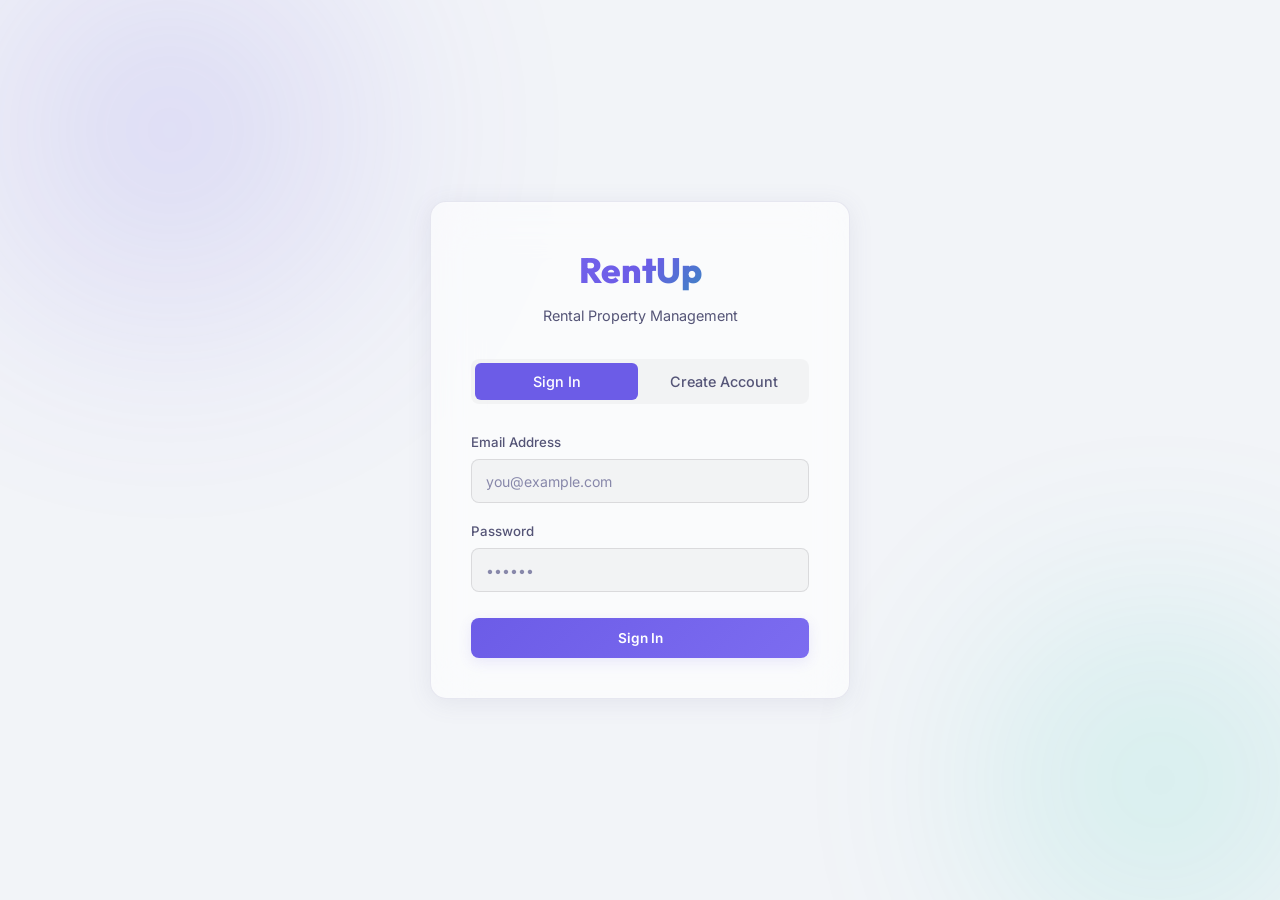
==== commit eeaeb3bf: "fix: app homescreen icon, pdf sizing, button sizes and excel formatting" ====
--- a/index.html
+++ b/index.html
@@ -9,7 +9,7 @@
   <meta name="theme-color" content="#6c5ce7">
   <meta name="apple-mobile-web-app-capable" content="yes">
   <meta name="apple-mobile-web-app-status-bar-style" content="default">
-  <link rel="icon" href="data:image/svg+xml,<svg xmlns='http://www.w3.org/2000/svg' viewBox='0 0 100 100'><text y='.9em' font-size='90'>🏠</text></svg>">
+  <link rel="icon" type="image/png" sizes="192x192" href="icon-192.png"><link rel="apple-touch-icon" href="apple-touch-icon.png">
   <script>document.documentElement.setAttribute('data-theme',localStorage.getItem('rentup_theme')||'light');</script>
   <link rel="stylesheet" href="css/style.css">
 </head>
--- a/css/style.css
+++ b/css/style.css
@@ -87,10 +87,12 @@
 .bg-mesh::after{width:400px;height:400px;bottom:-80px;right:-80px;background:radial-gradient(circle,#00c9a7 0%,transparent 70%);animation-delay:-12s}
 @keyframes floatMesh{0%{transform:translate(0,0) scale(1)}100%{transform:translate(60px,30px) scale(1.1)}}
 
-/* Glass */
-.glass{background:var(--glass-bg);backdrop-filter:blur(20px);-webkit-backdrop-filter:blur(20px);border:1px solid var(--glass-border);border-radius:var(--radius);box-shadow:var(--glass-shadow);transition:var(--transition)}
-.glass:hover{background:var(--glass-hover)}
-.glass-static{background:var(--glass-bg);backdrop-filter:blur(20px);-webkit-backdrop-filter:blur(20px);border:1px solid var(--glass-border);border-radius:var(--radius);box-shadow:var(--glass-shadow)}
+/* Glass - Liquid Effect */
+.glass{background:var(--glass-bg);backdrop-filter:blur(24px);-webkit-backdrop-filter:blur(24px);border:1px solid var(--glass-border);border-radius:var(--radius);box-shadow:var(--glass-shadow), inset 0 1px 1px rgba(255,255,255,0.15);transition:var(--transition);position:relative;overflow:hidden}
+.glass::before{content:'';position:absolute;top:0;left:-100%;width:50%;height:100%;background:linear-gradient(to right,rgba(255,255,255,0) 0%,rgba(255,255,255,0.1) 50%,rgba(255,255,255,0) 100%);transform:skewX(-20deg);transition:0.5s}
+.glass:hover::before{left:150%}
+.glass:hover{background:var(--glass-hover);transform:translateY(-2px);box-shadow:0 8px 32px rgba(100,100,140,0.15), inset 0 1px 1px rgba(255,255,255,0.2)}
+.glass-static{background:var(--glass-bg);backdrop-filter:blur(24px);-webkit-backdrop-filter:blur(24px);border:1px solid var(--glass-border);border-radius:var(--radius);box-shadow:var(--glass-shadow), inset 0 1px 1px rgba(255,255,255,0.15)}
 
 /* Auth Layout */
 .auth-container{display:flex;align-items:center;justify-content:center;min-height:100vh;padding:20px;position:relative;z-index:1}
@@ -106,11 +108,11 @@
 .app-layout{display:flex;min-height:100vh;position:relative;z-index:1}
 
 /* Sidebar */
-.sidebar{width:var(--sidebar-width);position:fixed;top:0;left:0;bottom:0;padding:20px 14px;display:flex;flex-direction:column;background:var(--glass-bg);backdrop-filter:blur(30px);-webkit-backdrop-filter:blur(30px);border-right:1px solid var(--glass-border);z-index:100;transition:transform 0.3s cubic-bezier(0.4,0,0.2,1)}
-.sidebar .brand{font-family:var(--font-heading);font-size:1.4rem;font-weight:800;background:linear-gradient(135deg,var(--accent-light),var(--accent));-webkit-background-clip:text;-webkit-text-fill-color:transparent;background-clip:text;padding:0 8px 16px;border-bottom:1px solid var(--divider);margin-bottom:14px;display:flex;align-items:center;gap:8px}
-.sidebar .brand i{-webkit-text-fill-color:var(--accent-light)}
+.sidebar{width:var(--sidebar-width);position:fixed;top:0;left:0;bottom:0;padding:76px 14px 20px;display:flex;flex-direction:column;background:var(--glass-bg);backdrop-filter:blur(30px);-webkit-backdrop-filter:blur(30px);border-right:1px solid var(--glass-border);z-index:100;transition:width 0.3s cubic-bezier(0.4,0,0.2,1), transform 0.3s cubic-bezier(0.4,0,0.2,1);overflow-x:hidden}
+.sidebar .brand{font-family:var(--font-heading);font-size:1.4rem;font-weight:800;background:linear-gradient(135deg,var(--accent-light),var(--accent));-webkit-background-clip:text;-webkit-text-fill-color:transparent;background-clip:text;padding:0 8px 16px;border-bottom:1px solid var(--divider);margin-bottom:14px;display:flex;align-items:center;gap:8px;overflow:hidden;white-space:nowrap}
+.sidebar .brand i{-webkit-text-fill-color:var(--accent-light);flex-shrink:0}
 .sidebar nav{flex:1;display:flex;flex-direction:column;gap:3px}
-.sidebar .nav-link{display:flex;align-items:center;gap:10px;padding:11px 12px;border-radius:var(--radius-xs);color:var(--text-secondary);text-decoration:none;font-size:0.88rem;font-weight:500;transition:var(--transition);border:none;background:transparent;cursor:pointer;width:100%;text-align:left;font-family:var(--font-body);min-height:44px}
+.sidebar .nav-link{display:flex;align-items:center;gap:10px;padding:11px 12px;border-radius:var(--radius-xs);color:var(--text-secondary);text-decoration:none;font-size:0.88rem;font-weight:500;transition:var(--transition);border:none;background:transparent;cursor:pointer;width:100%;text-align:left;font-family:var(--font-body);min-height:44px;overflow:hidden;white-space:nowrap}
 .sidebar .nav-link:hover{color:var(--text-primary);background:var(--glass-hover)}
 .sidebar .nav-link.active{color:var(--accent-light);background:var(--accent-glow)}
 .sidebar .nav-link i{width:20px;height:20px;flex-shrink:0}
@@ -120,12 +122,28 @@
 .sidebar .user-name{font-size:0.82rem;font-weight:600;color:var(--text-primary)}
 .sidebar .user-email{font-size:0.7rem;color:var(--text-muted);overflow:hidden;text-overflow:ellipsis;white-space:nowrap;max-width:140px}
 
-/* Sidebar toggle & overlay */
-.sidebar-toggle{display:none;position:fixed;top:14px;left:14px;z-index:200;width:40px;height:40px;border-radius:var(--radius-xs);border:1px solid var(--glass-border);background:var(--glass-bg);backdrop-filter:blur(16px);-webkit-backdrop-filter:blur(16px);color:var(--text-primary);font-size:1.1rem;cursor:pointer;align-items:center;justify-content:center}
-.sidebar-overlay{display:none;position:fixed;inset:0;background:var(--overlay);z-index:90}
+/* Sidebar toggle & overlay - Modern Hamburger */
+.hamburger{display:flex;position:fixed;top:16px;left:16px;z-index:200;width:44px;height:44px;border-radius:12px;border:1px solid var(--glass-border);background:var(--glass-bg);backdrop-filter:blur(16px);-webkit-backdrop-filter:blur(16px);cursor:pointer;align-items:center;justify-content:center;flex-direction:column;gap:5px;box-shadow:0 4px 12px rgba(0,0,0,0.05);transition:var(--transition)}
+.hamburger span{display:block;width:22px;height:2px;background:var(--text-primary);border-radius:2px;transition:var(--transition);transform-origin:left center}
+.hamburger.active span:nth-child(1){transform:rotate(45deg) translate(2px, -1px)}
+.hamburger.active span:nth-child(2){opacity:0;transform:translateX(10px)}
+.hamburger.active span:nth-child(3){transform:rotate(-45deg) translate(2px, 1px)}
+.sidebar-overlay{display:none;position:fixed;inset:0;z-index:90}
 
 /* Main Content */
-.main-content{flex:1;margin-left:var(--sidebar-width);padding:28px 32px;min-height:100vh;position:relative}
+.main-content{flex:1;margin-left:var(--sidebar-width);padding:28px 32px;min-height:100vh;position:relative;transition:margin-left 0.3s cubic-bezier(0.4,0,0.2,1)}
+
+/* Desktop Collapsed Sidebar */
+@media(min-width:769px){
+  body.sidebar-collapsed .sidebar { width: 80px; }
+  body.sidebar-collapsed .main-content { margin-left: 80px; }
+  body.sidebar-collapsed .sidebar .brand span,
+  body.sidebar-collapsed .sidebar .nav-link span,
+  body.sidebar-collapsed .sidebar .user-info > div:not(.user-avatar) { display: none; }
+  body.sidebar-collapsed .sidebar .nav-link { justify-content: center; padding: 11px 0; }
+  body.sidebar-collapsed .sidebar .brand { justify-content: center; }
+  body.sidebar-collapsed .sidebar .user-info { justify-content: center; padding: 8px 0; }
+}
 
 /* TopBar (theme + lang toggle) */
 .top-bar{display:flex;align-items:center;justify-content:flex-end;gap:8px;margin-bottom:20px}
@@ -153,7 +171,10 @@
 /* Table */
 .table-container{overflow-x:auto;-webkit-overflow-scrolling:touch}
 table{width:100%;border-collapse:collapse}
-thead th{text-align:left;padding:12px 14px;font-size:0.75rem;text-transform:uppercase;letter-spacing:0.05em;color:var(--text-muted);font-weight:600;border-bottom:1px solid var(--divider);white-space:nowrap}
+thead th{text-align:left;padding:12px 14px;font-size:0.75rem;text-transform:uppercase;letter-spacing:0.05em;color:var(--text-muted);font-weight:600;border-bottom:1px solid var(--divider);white-space:nowrap;cursor:pointer;user-select:none}
+thead th:hover{color:var(--text-primary)}
+thead th .sort-icon{font-size:0.65rem;margin-left:4px;opacity:0.7;color:var(--accent-light)}
+.amt-cell{font-weight:700!important;color:var(--accent-light)!important}
 tbody td{padding:12px 14px;font-size:0.85rem;border-bottom:1px solid var(--divider);color:var(--text-secondary)}
 tbody tr{transition:var(--transition)}
 tbody tr:hover{background:var(--glass-hover)}
@@ -175,8 +196,8 @@
 .btn-danger{background:var(--danger-bg);color:var(--danger)}
 .btn-danger:hover{background:var(--danger);color:#fff}
 .btn-sm{padding:6px 12px;font-size:0.78rem;min-height:32px}
-.btn-icon{width:34px;height:34px;padding:0;border-radius:var(--radius-xs);display:inline-flex;align-items:center;justify-content:center;min-height:34px}
-.btn-icon i{width:15px;height:15px}
+.btn-icon{width:38px;height:38px;padding:0;border-radius:var(--radius-xs);display:inline-flex;align-items:center;justify-content:center;min-height:38px}
+.btn-icon i{width:18px;height:18px}
 
 /* Forms */
 .form-group{margin-bottom:18px}
@@ -190,7 +211,7 @@
 /* Modals */
 .modal-overlay{position:fixed;inset:0;background:var(--overlay);z-index:1000;display:none;align-items:center;justify-content:center;padding:20px}
 .modal-overlay.active{display:flex}
-.modal{width:100%;max-width:480px;max-height:90vh;overflow-y:auto;padding:28px;animation:slideUp 0.25s ease}
+.modal{width:100%;max-width:480px;max-height:90vh;overflow-y:auto;padding:28px;animation:slideUp 0.25s ease;background:var(--bg-surface)!important;backdrop-filter:none!important}
 .modal-header{display:flex;align-items:center;justify-content:space-between;margin-bottom:20px}
 .modal-header h2{font-family:var(--font-heading);font-size:1.2rem;font-weight:700}
 .modal-close{width:32px;height:32px;border-radius:50%;border:none;background:var(--input-bg);color:var(--text-secondary);cursor:pointer;font-size:1rem;display:flex;align-items:center;justify-content:center;transition:var(--transition)}
@@ -260,21 +281,35 @@
 /* ---- Responsive ---- */
 @media(max-width:768px){
   .sidebar{transform:translateX(-100%)}
-  .sidebar.open{transform:translateX(0)}
-  .sidebar-toggle{display:flex}
-  .sidebar-overlay.active{display:block}
-  .main-content{margin-left:0;padding:16px;padding-top:60px}
+  body.sidebar-open .sidebar{transform:translateX(0)}
+  body.sidebar-open .sidebar-overlay{display:block}
+  .main-content{margin-left:0;padding:16px;padding-top:72px}
   .stats-grid{grid-template-columns:repeat(2,1fr);gap:10px}
   .stat-card{padding:16px}
   .stat-card .stat-value{font-size:1.3rem}
   .cards-grid{grid-template-columns:1fr}
-  .page-header{flex-direction:column;align-items:flex-start;gap:10px}
+  .page-header{flex-direction:column;align-items:flex-start;gap:12px}
   .page-header .actions-row{width:100%;display:flex;gap:8px}
-  .filters-bar{flex-direction:column}
-  .filters-bar .form-control{width:100%}
+  .filters-bar{flex-direction:column;align-items:stretch;gap:8px}
+  .filters-bar .form-control{width:100%!important}
+  .filters-bar button {width:100%;margin-left:0!important;justify-content:center}
   .modal{max-width:100%;padding:20px}
-  .table-container{font-size:0.8rem}
-  thead th,tbody td{padding:8px 10px}
+  .table-container{font-size:0.85rem;overflow:visible}
+  table, thead, tbody, th, td, tr { display: block; }
+  thead { display: none; }
+  tbody tr { margin-bottom: 16px; background: var(--bg-surface); border-radius: var(--radius-sm); border: 1px solid var(--glass-border); box-shadow: 0 2px 8px rgba(0,0,0,0.04); padding: 8px; transition: var(--transition); }
+  tbody tr:hover { transform: translateY(-2px); box-shadow: 0 4px 12px rgba(0,0,0,0.08); }
+  tbody td { display: flex; justify-content: space-between; align-items: center; padding: 10px 8px; border-bottom: 1px dashed var(--divider); text-align: right; }
+  tbody td:last-child { border-bottom: none; }
+#pdf-export-wrap {background: #fff; border: none;}
+#pdf-export-wrap table {display: table !important; width: 100% !important;}
+#pdf-export-wrap thead {display: table-header-group !important;}
+#pdf-export-wrap tbody {display: table-row-group !important;}
+#pdf-export-wrap tr {display: table-row !important; border: none !important;}
+#pdf-export-wrap th, #pdf-export-wrap td {display: table-cell !important; padding: 8px !important;}
+#pdf-export-wrap td::before {display: none !important;}
+  tbody td::before { content: attr(data-label); font-weight: 600; color: var(--text-muted); font-size: 0.75rem; text-transform: uppercase; letter-spacing: 0.05em; text-align: left; padding-right: 12px; }
+  .amt-cell { text-align: right; }
   .top-bar{margin-bottom:14px}
   .toast-container{left:16px;right:16px}
   .toast{min-width:auto}
@@ -285,6 +320,15 @@
   .btn{padding:10px 14px;font-size:0.82rem}
 }
 
+/* Charts */
+.charts-grid{display:grid;grid-template-columns:repeat(auto-fit,minmax(340px,1fr));gap:16px}
+.chart-card{padding:20px;height:280px}
+@media(max-width:768px){.charts-grid{grid-template-columns:1fr}.chart-card{height:220px}}
+
+/* Status Toggle Button */
+.status-toggle{cursor:pointer;border:none;font-family:var(--font-body);transition:var(--transition)}
+.status-toggle:hover{filter:brightness(1.15);transform:scale(1.05)}
+
 /* iOS safe area */
 @supports(padding-bottom:env(safe-area-inset-bottom)){
   .sidebar{padding-bottom:calc(20px + env(safe-area-inset-bottom))}
